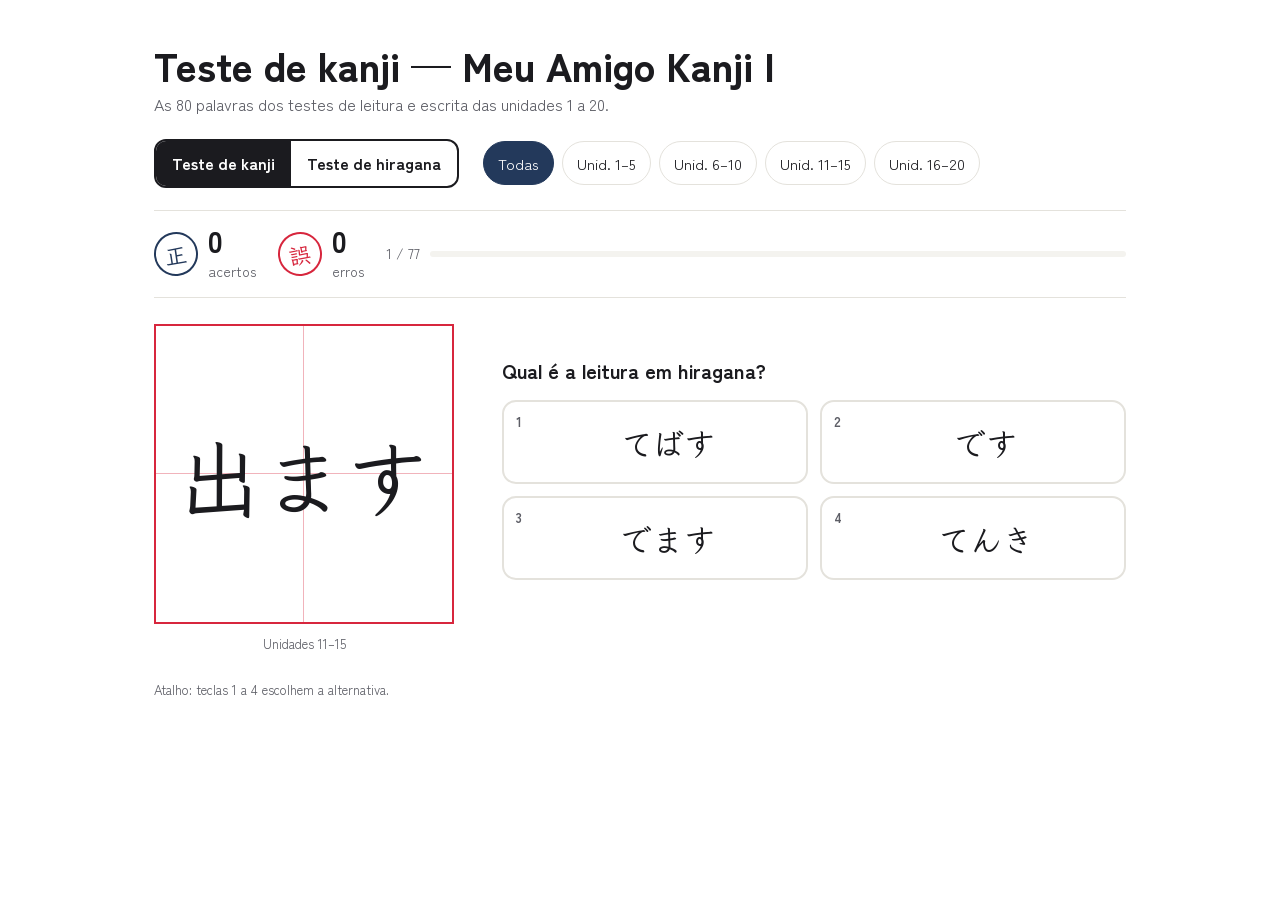
==== index.html @ e2ddf478 "first version" ====
<!DOCTYPE html>
<html lang="pt-BR">
<head>
<meta charset="utf-8">
<meta name="viewport" content="width=device-width, initial-scale=1">
<title>Teste Meu Amigo Kanji</title>
<link rel="preconnect" href="https://fonts.googleapis.com">
<link rel="preconnect" href="https://fonts.gstatic.com" crossorigin>
<link href="https://fonts.googleapis.com/css2?family=Klee+One:wght@400;600&family=Zen+Kaku+Gothic+New:wght@400;700;900&display=swap" rel="stylesheet">
<link rel="stylesheet" href="css/style.css">
</head>
<body>
<main class="band">
  <h1>Teste de kanji — Meu Amigo Kanji I</h1>
  <p class="sub">As 80 palavras dos testes de leitura e escrita das unidades 1 a 20.</p>

  <div class="controls">
    <div class="seg" role="group" aria-label="Tipo de teste">
      <button id="m-kanji" aria-pressed="true">Teste de kanji</button>
      <button id="m-kana" aria-pressed="false">Teste de hiragana</button>
    </div>
    <div class="chips" id="units" role="group" aria-label="Unidades"></div>
  </div>

  <div class="score">
    <div class="stamp ok"><i class="jp">正</i><div><b id="s-ok">0</b><br><span>acertos</span></div></div>
    <div class="stamp ng"><i class="jp">誤</i><div><b id="s-ng">0</b><br><span>erros</span></div></div>
    <div class="prog"><span id="s-pos">1 / 40</span><div class="bar"><div id="s-bar"></div></div></div>
  </div>

  <section class="quiz" id="quiz">
    <div class="cellwrap">
      <div class="cell"><span class="q jp" id="q"></span></div>
      <span class="unit" id="q-unit"></span>
    </div>
    <div>
      <p class="ask" id="ask"></p>
      <div class="opts" id="opts"></div>
      <div class="fb" id="fb" aria-live="polite"></div>
    </div>
  </section>

  <section class="end" id="end" hidden>
    <div class="big" id="e-pct"></div>
    <p id="e-txt"></p>
    <div class="actions">
      <button class="btn" id="e-again">Recomeçar</button>
      <button class="btn alt" id="e-miss">Treinar só os erros</button>
    </div>
    <ul class="miss" id="e-list"></ul>
  </section>

  <p class="hint">Atalho: teclas 1 a 4 escolhem a alternativa.</p>
</main>

<script src="js/data.js"></script>
<script src="js/options.js"></script>
<script src="js/app.js"></script>
</body>
</html>
---- css/style.css ----
/* VOICE: calm, focused drill, like a teacher's worksheet
   IDEA: genkō-yōshi practice sheet with hanko stamps for the score
   PICTURE: the question written large inside a 田-grid practice square
   COLOUR and TYPE: white paper, sumi ink, ai-indigo support, hanko red accent; Klee One (textbook hand) + Zen Kaku Gothic New
   LAYOUT: title, mode + unit controls, scoreboard, square beside four answers; stacks on phones */
:root{color-scheme:light dark;
--bg:light-dark(#ffffff,#121317);--ink:light-dark(#1b1b1f,#f1efe9);--mute:light-dark(#5d5e66,#a7a8b1);
--line:light-dark(#e4e2dc,#2c2e36);--red:light-dark(#d7263d,#ff5d70);--ind:light-dark(#23395b,#93b4ff);
--indbg:light-dark(#23395b,#2a4170);--card:light-dark(#ffffff,#181a20);--soft:light-dark(#f4f3ef,#1d1f26);
--cell:clamp(200px,34vw,300px)}
:root[data-theme=light]{color-scheme:light}:root[data-theme=dark]{color-scheme:dark}
*{box-sizing:border-box;min-width:0}
body{margin:0;background:var(--bg);color:var(--ink);font:16px/1.55 "Zen Kaku Gothic New","Hiragino Sans","Yu Gothic",system-ui,sans-serif;overflow-x:clip}
.band{padding:clamp(20px,3.5vw,44px) max(5vw,16px);max-width:1100px;margin:0 auto}
.jp{font-family:"Klee One","Hiragino Mincho ProN","Yu Mincho",serif;font-weight:600}
h1{font-size:clamp(28px,4vw,40px);line-height:1.05;margin:0 0 6px;text-wrap:balance;font-weight:900}
.sub{color:var(--mute);margin:0 0 22px}
.controls{display:flex;flex-wrap:wrap;gap:12px 24px;align-items:center;margin-bottom:22px}
.seg{display:flex;border:2px solid var(--ink);border-radius:12px;overflow:hidden}
.seg button{border:0;background:transparent;color:var(--ink);padding:10px 16px;min-height:44px;font:inherit;font-weight:700;cursor:pointer}
.seg button[aria-pressed=true]{background:var(--ink);color:var(--bg)}
.chips{display:flex;flex-wrap:wrap;gap:8px}
.chips button{border:1.5px solid var(--line);background:var(--card);color:var(--ink);border-radius:999px;padding:8px 14px;min-height:44px;font:inherit;font-size:15px;cursor:pointer}
.chips button[aria-pressed=true]{border-color:var(--ind);background:var(--indbg);color:#fff}
button:focus-visible{outline:3px solid var(--red);outline-offset:2px}
.score{display:flex;flex-wrap:wrap;align-items:center;gap:14px 22px;padding:14px 0;border-block:1px solid var(--line);margin-bottom:26px}
.stamp{display:flex;align-items:center;gap:10px}
.stamp i{font-style:normal;width:44px;height:44px;border-radius:50%;display:grid;place-items:center;font-size:22px;border:2.5px solid currentColor;transform:rotate(-8deg)}
.stamp.ok{color:var(--ind)}.stamp.ng{color:var(--red)}
.stamp b{font-size:30px;line-height:1;color:var(--ink);font-variant-numeric:tabular-nums}
.stamp span{font-size:14px;color:var(--mute)}
.prog{flex:1 1 180px;display:flex;align-items:center;gap:10px;color:var(--mute);font-size:14px;white-space:nowrap}
.bar{flex:1;height:6px;background:var(--soft);border-radius:3px;overflow:hidden}
.bar div{height:100%;background:var(--ink);width:0;transition:width .3s}
.quiz{display:grid;grid-template-columns:auto minmax(0,1fr);gap:clamp(20px,4vw,48px);align-items:center}
.cellwrap{display:grid;justify-items:center;gap:10px}
.cell{width:var(--cell);height:var(--cell);border:2px solid var(--red);position:relative;display:grid;place-items:center;background:var(--card);
background-image:linear-gradient(to right,transparent calc(50% - .5px),color-mix(in srgb,var(--red) 35%,transparent) calc(50% - .5px),color-mix(in srgb,var(--red) 35%,transparent) calc(50% + .5px),transparent calc(50% + .5px)),linear-gradient(to bottom,transparent calc(50% - .5px),color-mix(in srgb,var(--red) 35%,transparent) calc(50% - .5px),color-mix(in srgb,var(--red) 35%,transparent) calc(50% + .5px),transparent calc(50% + .5px))}
.cell .q{line-height:1;white-space:nowrap;position:relative}
.unit{font-size:13px;color:var(--mute)}
.ask{font-size:20px;font-weight:700;margin:0 0 14px}
.opts{display:grid;grid-template-columns:repeat(2,minmax(0,1fr));gap:12px}
.opt{position:relative;border:2px solid var(--line);background:var(--card);color:var(--ink);border-radius:14px;min-height:84px;padding:12px 14px 12px 40px;font-size:clamp(24px,3vw,32px);cursor:pointer;text-align:center;transition:border-color .15s,transform .15s}
.opt:hover:not(:disabled){border-color:var(--ink);transform:translateY(-2px)}
.opt small{position:absolute;left:12px;top:10px;font:700 13px "Zen Kaku Gothic New",sans-serif;color:var(--mute)}
.opt:disabled{cursor:default}
.opt.right{background:var(--indbg);border-color:var(--indbg);color:#fff}.opt.right small{color:#fff}
.opt.wrong{border-color:var(--red);color:var(--red);text-decoration:line-through 2px}
.fb{min-height:30px;margin-top:14px;font-weight:700}
.fb.ok{color:var(--ind)}.fb.ng{color:var(--red)}
.end{text-align:center;padding:10px 0 30px}
.end .big{font-size:clamp(56px,10vw,96px);font-weight:900;line-height:1}
.end p{color:var(--mute)}
.actions{display:flex;flex-wrap:wrap;gap:12px;justify-content:center;margin:20px 0}
.btn{border:2px solid var(--ink);background:var(--ink);color:var(--bg);border-radius:12px;padding:10px 20px;min-height:44px;font:inherit;font-weight:700;cursor:pointer}
.btn.alt{background:transparent;color:var(--ink)}
.miss{display:flex;flex-wrap:wrap;gap:10px;justify-content:center;list-style:none;padding:0;margin:16px auto 0;max-width:760px}
.miss li{border:1.5px solid var(--line);border-radius:10px;padding:8px 14px;font-size:22px}
.miss li span{font-size:16px;color:var(--mute);margin-left:8px}
.hint{font-size:13px;color:var(--mute);margin-top:26px}
[hidden]{display:none!important}
@media(max-width:700px){.quiz{grid-template-columns:minmax(0,1fr)}:root{--cell:clamp(180px,62vw,260px)}.ask{text-align:center}}
@media(max-width:380px){.opt{min-height:72px;padding-left:30px}.opt small{left:9px}}
@media(prefers-reduced-motion:reduce){*{transition:none!important}}
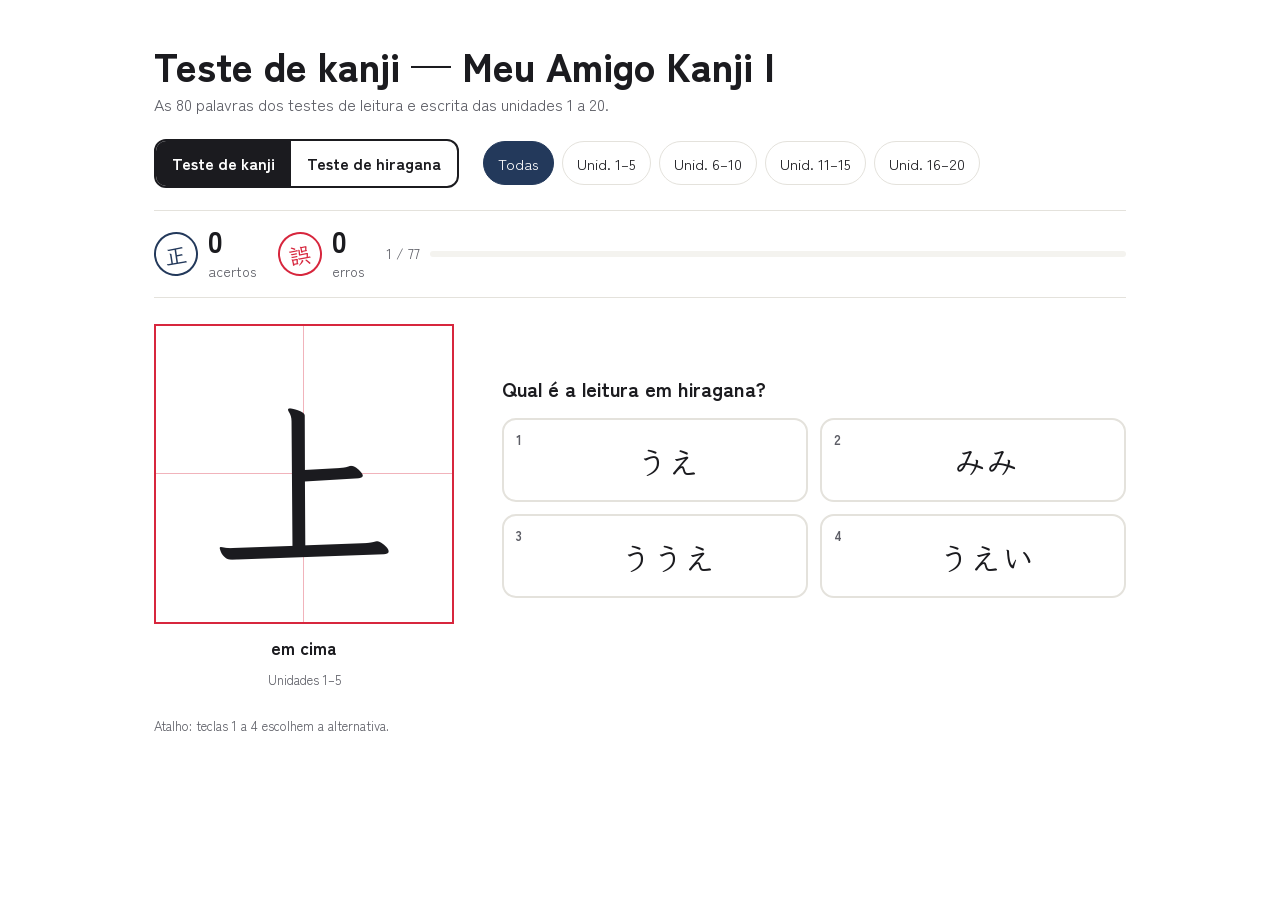
==== commit a37e0c9c: "add kanji translation to portuguese, add min files" ====
--- a/index.html
+++ b/index.html
@@ -1,60 +1 @@
-<!DOCTYPE html>
-<html lang="pt-BR">
-<head>
-<meta charset="utf-8">
-<meta name="viewport" content="width=device-width, initial-scale=1">
-<title>Teste Meu Amigo Kanji</title>
-<link rel="preconnect" href="https://fonts.googleapis.com">
-<link rel="preconnect" href="https://fonts.gstatic.com" crossorigin>
-<link href="https://fonts.googleapis.com/css2?family=Klee+One:wght@400;600&family=Zen+Kaku+Gothic+New:wght@400;700;900&display=swap" rel="stylesheet">
-<link rel="stylesheet" href="css/style.css">
-</head>
-<body>
-<main class="band">
-  <h1>Teste de kanji — Meu Amigo Kanji I</h1>
-  <p class="sub">As 80 palavras dos testes de leitura e escrita das unidades 1 a 20.</p>
-
-  <div class="controls">
-    <div class="seg" role="group" aria-label="Tipo de teste">
-      <button id="m-kanji" aria-pressed="true">Teste de kanji</button>
-      <button id="m-kana" aria-pressed="false">Teste de hiragana</button>
-    </div>
-    <div class="chips" id="units" role="group" aria-label="Unidades"></div>
-  </div>
-
-  <div class="score">
-    <div class="stamp ok"><i class="jp">正</i><div><b id="s-ok">0</b><br><span>acertos</span></div></div>
-    <div class="stamp ng"><i class="jp">誤</i><div><b id="s-ng">0</b><br><span>erros</span></div></div>
-    <div class="prog"><span id="s-pos">1 / 40</span><div class="bar"><div id="s-bar"></div></div></div>
-  </div>
-
-  <section class="quiz" id="quiz">
-    <div class="cellwrap">
-      <div class="cell"><span class="q jp" id="q"></span></div>
-      <span class="unit" id="q-unit"></span>
-    </div>
-    <div>
-      <p class="ask" id="ask"></p>
-      <div class="opts" id="opts"></div>
-      <div class="fb" id="fb" aria-live="polite"></div>
-    </div>
-  </section>
-
-  <section class="end" id="end" hidden>
-    <div class="big" id="e-pct"></div>
-    <p id="e-txt"></p>
-    <div class="actions">
-      <button class="btn" id="e-again">Recomeçar</button>
-      <button class="btn alt" id="e-miss">Treinar só os erros</button>
-    </div>
-    <ul class="miss" id="e-list"></ul>
-  </section>
-
-  <p class="hint">Atalho: teclas 1 a 4 escolhem a alternativa.</p>
-</main>
-
-<script src="js/data.js"></script>
-<script src="js/options.js"></script>
-<script src="js/app.js"></script>
-</body>
-</html>
+<!DOCTYPE html><html lang="pt-BR"><head><meta charset="utf-8"><meta name="viewport" content="width=device-width,initial-scale=1"><title>Teste Meu Amigo Kanji</title><link rel="preconnect" href="https://fonts.googleapis.com"><link rel="preconnect" href="https://fonts.gstatic.com" crossorigin><link href="https://fonts.googleapis.com/css2?family=Klee+One:wght@400;600&family=Zen+Kaku+Gothic+New:wght@400;700;900&display=swap" rel="stylesheet"><link rel="stylesheet" href="css/style.min.css"></head><body><main class="band"><h1>Teste de kanji — Meu Amigo Kanji I</h1><p class="sub">As 80 palavras dos testes de leitura e escrita das unidades 1 a 20.</p><div class="controls"><div class="seg" role="group" aria-label="Tipo de teste"><button id="m-kanji" aria-pressed="true">Teste de kanji</button> <button id="m-kana" aria-pressed="false">Teste de hiragana</button></div><div class="chips" id="units" role="group" aria-label="Unidades"></div></div><div class="score"><div class="stamp ok"><i class="jp">正</i><div><b id="s-ok">0</b><br><span>acertos</span></div></div><div class="stamp ng"><i class="jp">誤</i><div><b id="s-ng">0</b><br><span>erros</span></div></div><div class="prog"><span id="s-pos">1 / 40</span><div class="bar"><div id="s-bar"></div></div></div></div><section class="quiz" id="quiz"><div class="cellwrap"><div class="cell"><span class="q jp" id="q"></span></div><span class="mean q-mean" id="q-mean"></span> <span class="unit" id="q-unit"></span></div><div><p class="ask" id="ask"></p><div class="opts" id="opts"></div><div class="fb" id="fb" aria-live="polite"></div></div></section><section class="end" id="end" hidden><div class="big" id="e-pct"></div><p id="e-txt"></p><div class="actions"><button class="btn" id="e-again">Recomeçar</button> <button class="btn alt" id="e-miss">Treinar só os erros</button></div><ul class="miss" id="e-list"></ul></section><p class="hint">Atalho: teclas 1 a 4 escolhem a alternativa.</p></main><script src="js/kanji.min.js"></script></body></html>
--- a/css/style.min.css
+++ b/css/style.min.css
@@ -0,0 +1 @@
+:root{color-scheme:light dark;--bg:light-dark(#ffffff,#121317);--ink:light-dark(#1b1b1f,#f1efe9);--mute:light-dark(#5d5e66,#a7a8b1);--line:light-dark(#e4e2dc,#2c2e36);--red:light-dark(#d7263d,#ff5d70);--ind:light-dark(#23395b,#93b4ff);--indbg:light-dark(#23395b,#2a4170);--card:light-dark(#ffffff,#181a20);--soft:light-dark(#f4f3ef,#1d1f26);--cell:clamp(200px,34vw,300px)}:root[data-theme=light]{color-scheme:light}:root[data-theme=dark]{color-scheme:dark}*{box-sizing:border-box;min-width:0}body{margin:0;background:var(--bg);color:var(--ink);font:16px/1.55 "Zen Kaku Gothic New","Hiragino Sans","Yu Gothic",system-ui,sans-serif;overflow-x:clip}.band{padding:clamp(20px,3.5vw,44px) max(5vw,16px);max-width:1100px;margin:0 auto}.jp{font-family:"Klee One","Hiragino Mincho ProN","Yu Mincho",serif;font-weight:600}h1{font-size:clamp(28px,4vw,40px);line-height:1.05;margin:0 0 6px;text-wrap:balance;font-weight:900}.sub{color:var(--mute);margin:0 0 22px}.controls{display:flex;flex-wrap:wrap;gap:12px 24px;align-items:center;margin-bottom:22px}.seg{display:flex;border:2px solid var(--ink);border-radius:12px;overflow:hidden}.seg button{border:0;background:0 0;color:var(--ink);padding:10px 16px;min-height:44px;font:inherit;font-weight:700;cursor:pointer}.seg button[aria-pressed=true]{background:var(--ink);color:var(--bg)}.chips{display:flex;flex-wrap:wrap;gap:8px}.chips button{border:1.5px solid var(--line);background:var(--card);color:var(--ink);border-radius:999px;padding:8px 14px;min-height:44px;font:inherit;font-size:15px;cursor:pointer}.chips button[aria-pressed=true]{border-color:var(--ind);background:var(--indbg);color:#fff}button:focus-visible{outline:3px solid var(--red);outline-offset:2px}.score{display:flex;flex-wrap:wrap;align-items:center;gap:14px 22px;padding:14px 0;border-block:1px solid var(--line);margin-bottom:26px}.stamp{display:flex;align-items:center;gap:10px}.stamp i{font-style:normal;width:44px;height:44px;border-radius:50%;display:grid;place-items:center;font-size:22px;border:2.5px solid currentColor;transform:rotate(-8deg)}.stamp.ok{color:var(--ind)}.stamp.ng{color:var(--red)}.stamp b{font-size:30px;line-height:1;color:var(--ink);font-variant-numeric:tabular-nums}.stamp span{font-size:14px;color:var(--mute)}.prog{flex:1 1 180px;display:flex;align-items:center;gap:10px;color:var(--mute);font-size:14px;white-space:nowrap}.bar{flex:1;height:6px;background:var(--soft);border-radius:3px;overflow:hidden}.bar div{height:100%;background:var(--ink);width:0;transition:width .3s}.quiz{display:grid;grid-template-columns:auto minmax(0,1fr);gap:clamp(20px,4vw,48px);align-items:center}.cellwrap{display:grid;justify-items:center;gap:10px}.cell{width:var(--cell);height:var(--cell);border:2px solid var(--red);position:relative;display:grid;place-items:center;background:var(--card);background-image:linear-gradient(to right,transparent calc(50% - .5px),color-mix(in srgb,var(--red) 35%,transparent) calc(50% - .5px),color-mix(in srgb,var(--red) 35%,transparent) calc(50% + .5px),transparent calc(50% + .5px)),linear-gradient(to bottom,transparent calc(50% - .5px),color-mix(in srgb,var(--red) 35%,transparent) calc(50% - .5px),color-mix(in srgb,var(--red) 35%,transparent) calc(50% + .5px),transparent calc(50% + .5px))}.cell .q{line-height:1;white-space:nowrap;position:relative}.unit{font-size:13px;color:var(--mute)}.mean{display:block;font:400 14px "Zen Kaku Gothic New",sans-serif;color:var(--mute);margin-top:4px}.q-mean{font-size:18px;font-weight:700;color:var(--ink);margin:0;text-align:center}.q-mean:empty{display:none}.opt.right .mean{color:#fff}.opt.wrong .mean{color:var(--red)}.ask{font-size:20px;font-weight:700;margin:0 0 14px}.opts{display:grid;grid-template-columns:repeat(2,minmax(0,1fr));gap:12px}.opt{position:relative;border:2px solid var(--line);background:var(--card);color:var(--ink);border-radius:14px;min-height:84px;padding:12px 14px 12px 40px;font-size:clamp(24px,3vw,32px);cursor:pointer;text-align:center;transition:border-color .15s,transform .15s}.opt:hover:not(:disabled){border-color:var(--ink);transform:translateY(-2px)}.opt small{position:absolute;left:12px;top:10px;font:700 13px "Zen Kaku Gothic New",sans-serif;color:var(--mute)}.opt:disabled{cursor:default}.opt.right{background:var(--indbg);border-color:var(--indbg);color:#fff}.opt.right small{color:#fff}.opt.wrong{border-color:var(--red);color:var(--red);text-decoration:line-through 2px}.fb{min-height:30px;margin-top:14px;font-weight:700}.fb.ok{color:var(--ind)}.fb.ng{color:var(--red)}.end{text-align:center;padding:10px 0 30px}.end .big{font-size:clamp(56px,10vw,96px);font-weight:900;line-height:1}.end p{color:var(--mute)}.actions{display:flex;flex-wrap:wrap;gap:12px;justify-content:center;margin:20px 0}.btn{border:2px solid var(--ink);background:var(--ink);color:var(--bg);border-radius:12px;padding:10px 20px;min-height:44px;font:inherit;font-weight:700;cursor:pointer}.btn.alt{background:0 0;color:var(--ink)}.miss{display:flex;flex-wrap:wrap;gap:10px;justify-content:center;list-style:none;padding:0;margin:16px auto 0;max-width:760px}.miss li{border:1.5px solid var(--line);border-radius:10px;padding:8px 14px;font-size:22px}.miss li span{font-size:16px;color:var(--mute);margin-left:8px}.miss li .mean{font-style:normal;font-size:13px;margin-top:2px}.hint{font-size:13px;color:var(--mute);margin-top:26px}[hidden]{display:none!important}@media(max-width:700px){.quiz{grid-template-columns:minmax(0,1fr)}:root{--cell:clamp(180px,62vw,260px)}.ask{text-align:center}}@media(max-width:380px){.opt{min-height:72px;padding-left:30px}.opt small{left:9px}}@media(prefers-reduced-motion:reduce){*{transition:none!important}}
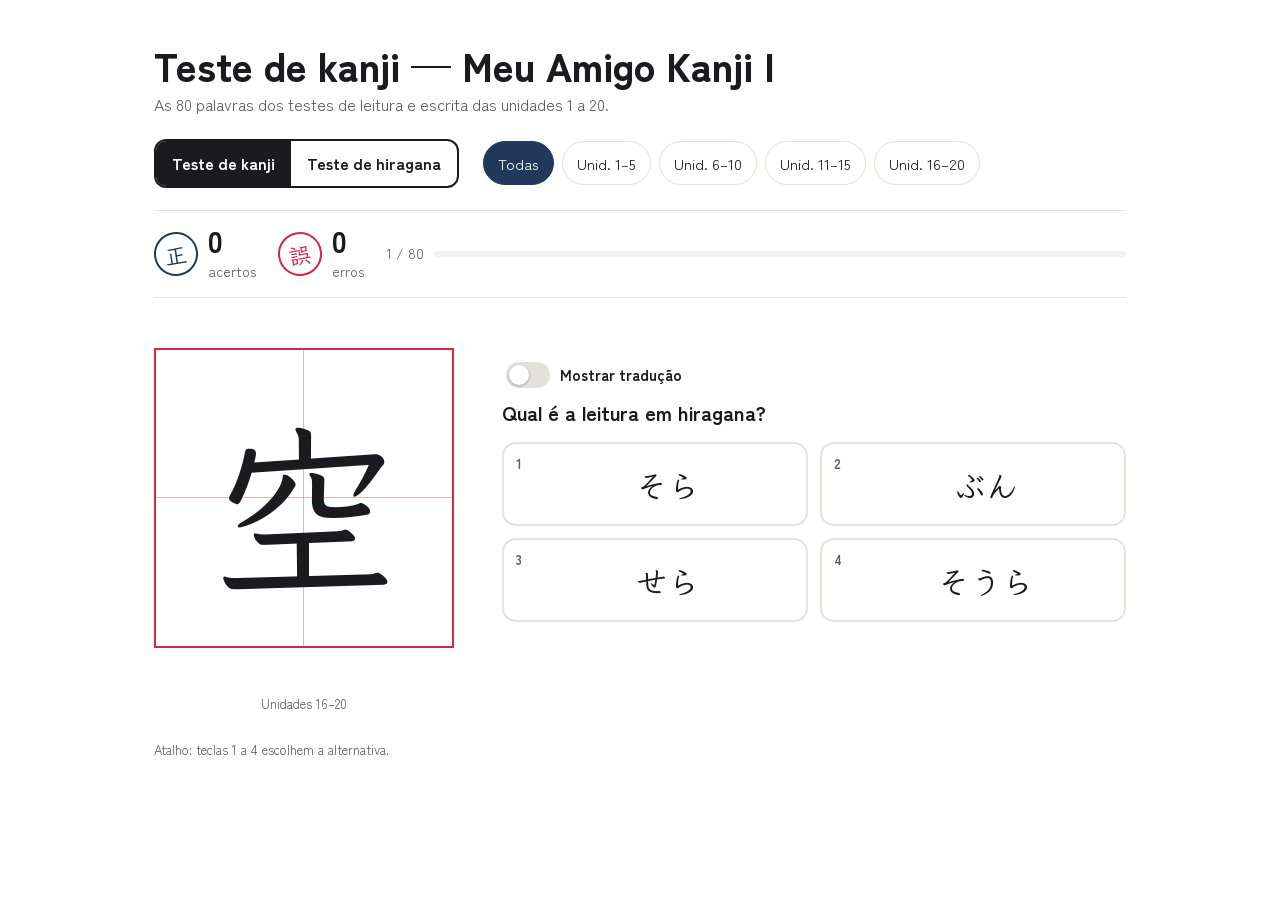
==== commit ac37a5de: "add translate button" ====
--- a/index.html
+++ b/index.html
@@ -1 +1 @@
-<!DOCTYPE html><html lang="pt-BR"><head><meta charset="utf-8"><meta name="viewport" content="width=device-width,initial-scale=1"><title>Teste Meu Amigo Kanji</title><link rel="preconnect" href="https://fonts.googleapis.com"><link rel="preconnect" href="https://fonts.gstatic.com" crossorigin><link href="https://fonts.googleapis.com/css2?family=Klee+One:wght@400;600&family=Zen+Kaku+Gothic+New:wght@400;700;900&display=swap" rel="stylesheet"><link rel="stylesheet" href="css/style.min.css"></head><body><main class="band"><h1>Teste de kanji — Meu Amigo Kanji I</h1><p class="sub">As 80 palavras dos testes de leitura e escrita das unidades 1 a 20.</p><div class="controls"><div class="seg" role="group" aria-label="Tipo de teste"><button id="m-kanji" aria-pressed="true">Teste de kanji</button> <button id="m-kana" aria-pressed="false">Teste de hiragana</button></div><div class="chips" id="units" role="group" aria-label="Unidades"></div></div><div class="score"><div class="stamp ok"><i class="jp">正</i><div><b id="s-ok">0</b><br><span>acertos</span></div></div><div class="stamp ng"><i class="jp">誤</i><div><b id="s-ng">0</b><br><span>erros</span></div></div><div class="prog"><span id="s-pos">1 / 40</span><div class="bar"><div id="s-bar"></div></div></div></div><section class="quiz" id="quiz"><div class="cellwrap"><div class="cell"><span class="q jp" id="q"></span></div><span class="mean q-mean" id="q-mean"></span> <span class="unit" id="q-unit"></span></div><div><p class="ask" id="ask"></p><div class="opts" id="opts"></div><div class="fb" id="fb" aria-live="polite"></div></div></section><section class="end" id="end" hidden><div class="big" id="e-pct"></div><p id="e-txt"></p><div class="actions"><button class="btn" id="e-again">Recomeçar</button> <button class="btn alt" id="e-miss">Treinar só os erros</button></div><ul class="miss" id="e-list"></ul></section><p class="hint">Atalho: teclas 1 a 4 escolhem a alternativa.</p></main><script src="js/kanji.min.js"></script></body></html>+<!DOCTYPE html><html lang="pt-BR"><head><meta charset="utf-8"><meta name="viewport" content="width=device-width,initial-scale=1"><title>Teste Meu Amigo Kanji</title><link rel="preconnect" href="https://fonts.googleapis.com"><link rel="preconnect" href="https://fonts.gstatic.com" crossorigin><link href="https://fonts.googleapis.com/css2?family=Klee+One:wght@400;600&family=Zen+Kaku+Gothic+New:wght@400;700;900&display=swap" rel="stylesheet"><link rel="stylesheet" href="css/style.min.css"></head><body><main class="band"><h1>Teste de kanji — Meu Amigo Kanji I</h1><p class="sub">As 80 palavras dos testes de leitura e escrita das unidades 1 a 20.</p><div class="controls"><div class="seg" role="group" aria-label="Tipo de teste"><button id="m-kanji" aria-pressed="true">Teste de kanji</button> <button id="m-kana" aria-pressed="false">Teste de hiragana</button></div><div class="chips" id="units" role="group" aria-label="Unidades"></div></div><div class="score"><div class="stamp ok"><i class="jp">正</i><div><b id="s-ok">0</b><br><span>acertos</span></div></div><div class="stamp ng"><i class="jp">誤</i><div><b id="s-ng">0</b><br><span>erros</span></div></div><div class="prog"><span id="s-pos">1 / 40</span><div class="bar"><div id="s-bar"></div></div></div></div><section class="quiz" id="quiz"><div class="cellwrap"><div class="cell"><span class="q jp" id="q"></span></div><span class="mean q-mean" id="q-mean"></span> <span class="unit" id="q-unit"></span></div><div class="side"><button class="switch" id="t-mean" role="switch" aria-checked="false"><span class="track" aria-hidden="true"></span>Mostrar tradução</button><p class="ask" id="ask"></p><div class="opts" id="opts"></div><div class="fb" id="fb" aria-live="polite"></div></div></section><section class="end" id="end" hidden><div class="big" id="e-pct"></div><p id="e-txt"></p><div class="actions"><button class="btn" id="e-again">Recomeçar</button> <button class="btn alt" id="e-miss">Treinar só os erros</button></div><ul class="miss" id="e-list"></ul></section><p class="hint">Atalho: teclas 1 a 4 escolhem a alternativa.</p></main><script src="js/kanji.min.js"></script></body></html>
--- a/css/style.min.css
+++ b/css/style.min.css
@@ -1 +1 @@
-:root{color-scheme:light dark;--bg:light-dark(#ffffff,#121317);--ink:light-dark(#1b1b1f,#f1efe9);--mute:light-dark(#5d5e66,#a7a8b1);--line:light-dark(#e4e2dc,#2c2e36);--red:light-dark(#d7263d,#ff5d70);--ind:light-dark(#23395b,#93b4ff);--indbg:light-dark(#23395b,#2a4170);--card:light-dark(#ffffff,#181a20);--soft:light-dark(#f4f3ef,#1d1f26);--cell:clamp(200px,34vw,300px)}:root[data-theme=light]{color-scheme:light}:root[data-theme=dark]{color-scheme:dark}*{box-sizing:border-box;min-width:0}body{margin:0;background:var(--bg);color:var(--ink);font:16px/1.55 "Zen Kaku Gothic New","Hiragino Sans","Yu Gothic",system-ui,sans-serif;overflow-x:clip}.band{padding:clamp(20px,3.5vw,44px) max(5vw,16px);max-width:1100px;margin:0 auto}.jp{font-family:"Klee One","Hiragino Mincho ProN","Yu Mincho",serif;font-weight:600}h1{font-size:clamp(28px,4vw,40px);line-height:1.05;margin:0 0 6px;text-wrap:balance;font-weight:900}.sub{color:var(--mute);margin:0 0 22px}.controls{display:flex;flex-wrap:wrap;gap:12px 24px;align-items:center;margin-bottom:22px}.seg{display:flex;border:2px solid var(--ink);border-radius:12px;overflow:hidden}.seg button{border:0;background:0 0;color:var(--ink);padding:10px 16px;min-height:44px;font:inherit;font-weight:700;cursor:pointer}.seg button[aria-pressed=true]{background:var(--ink);color:var(--bg)}.chips{display:flex;flex-wrap:wrap;gap:8px}.chips button{border:1.5px solid var(--line);background:var(--card);color:var(--ink);border-radius:999px;padding:8px 14px;min-height:44px;font:inherit;font-size:15px;cursor:pointer}.chips button[aria-pressed=true]{border-color:var(--ind);background:var(--indbg);color:#fff}button:focus-visible{outline:3px solid var(--red);outline-offset:2px}.score{display:flex;flex-wrap:wrap;align-items:center;gap:14px 22px;padding:14px 0;border-block:1px solid var(--line);margin-bottom:26px}.stamp{display:flex;align-items:center;gap:10px}.stamp i{font-style:normal;width:44px;height:44px;border-radius:50%;display:grid;place-items:center;font-size:22px;border:2.5px solid currentColor;transform:rotate(-8deg)}.stamp.ok{color:var(--ind)}.stamp.ng{color:var(--red)}.stamp b{font-size:30px;line-height:1;color:var(--ink);font-variant-numeric:tabular-nums}.stamp span{font-size:14px;color:var(--mute)}.prog{flex:1 1 180px;display:flex;align-items:center;gap:10px;color:var(--mute);font-size:14px;white-space:nowrap}.bar{flex:1;height:6px;background:var(--soft);border-radius:3px;overflow:hidden}.bar div{height:100%;background:var(--ink);width:0;transition:width .3s}.quiz{display:grid;grid-template-columns:auto minmax(0,1fr);gap:clamp(20px,4vw,48px);align-items:center}.cellwrap{display:grid;justify-items:center;gap:10px}.cell{width:var(--cell);height:var(--cell);border:2px solid var(--red);position:relative;display:grid;place-items:center;background:var(--card);background-image:linear-gradient(to right,transparent calc(50% - .5px),color-mix(in srgb,var(--red) 35%,transparent) calc(50% - .5px),color-mix(in srgb,var(--red) 35%,transparent) calc(50% + .5px),transparent calc(50% + .5px)),linear-gradient(to bottom,transparent calc(50% - .5px),color-mix(in srgb,var(--red) 35%,transparent) calc(50% - .5px),color-mix(in srgb,var(--red) 35%,transparent) calc(50% + .5px),transparent calc(50% + .5px))}.cell .q{line-height:1;white-space:nowrap;position:relative}.unit{font-size:13px;color:var(--mute)}.mean{display:block;font:400 14px "Zen Kaku Gothic New",sans-serif;color:var(--mute);margin-top:4px}.q-mean{font-size:18px;font-weight:700;color:var(--ink);margin:0;text-align:center}.q-mean:empty{display:none}.opt.right .mean{color:#fff}.opt.wrong .mean{color:var(--red)}.ask{font-size:20px;font-weight:700;margin:0 0 14px}.opts{display:grid;grid-template-columns:repeat(2,minmax(0,1fr));gap:12px}.opt{position:relative;border:2px solid var(--line);background:var(--card);color:var(--ink);border-radius:14px;min-height:84px;padding:12px 14px 12px 40px;font-size:clamp(24px,3vw,32px);cursor:pointer;text-align:center;transition:border-color .15s,transform .15s}.opt:hover:not(:disabled){border-color:var(--ink);transform:translateY(-2px)}.opt small{position:absolute;left:12px;top:10px;font:700 13px "Zen Kaku Gothic New",sans-serif;color:var(--mute)}.opt:disabled{cursor:default}.opt.right{background:var(--indbg);border-color:var(--indbg);color:#fff}.opt.right small{color:#fff}.opt.wrong{border-color:var(--red);color:var(--red);text-decoration:line-through 2px}.fb{min-height:30px;margin-top:14px;font-weight:700}.fb.ok{color:var(--ind)}.fb.ng{color:var(--red)}.end{text-align:center;padding:10px 0 30px}.end .big{font-size:clamp(56px,10vw,96px);font-weight:900;line-height:1}.end p{color:var(--mute)}.actions{display:flex;flex-wrap:wrap;gap:12px;justify-content:center;margin:20px 0}.btn{border:2px solid var(--ink);background:var(--ink);color:var(--bg);border-radius:12px;padding:10px 20px;min-height:44px;font:inherit;font-weight:700;cursor:pointer}.btn.alt{background:0 0;color:var(--ink)}.miss{display:flex;flex-wrap:wrap;gap:10px;justify-content:center;list-style:none;padding:0;margin:16px auto 0;max-width:760px}.miss li{border:1.5px solid var(--line);border-radius:10px;padding:8px 14px;font-size:22px}.miss li span{font-size:16px;color:var(--mute);margin-left:8px}.miss li .mean{font-style:normal;font-size:13px;margin-top:2px}.hint{font-size:13px;color:var(--mute);margin-top:26px}[hidden]{display:none!important}@media(max-width:700px){.quiz{grid-template-columns:minmax(0,1fr)}:root{--cell:clamp(180px,62vw,260px)}.ask{text-align:center}}@media(max-width:380px){.opt{min-height:72px;padding-left:30px}.opt small{left:9px}}@media(prefers-reduced-motion:reduce){*{transition:none!important}}+:root{color-scheme:light dark;--bg:light-dark(#ffffff,#121317);--ink:light-dark(#1b1b1f,#f1efe9);--mute:light-dark(#5d5e66,#a7a8b1);--line:light-dark(#e4e2dc,#2c2e36);--red:light-dark(#d7263d,#ff5d70);--ind:light-dark(#23395b,#93b4ff);--indbg:light-dark(#23395b,#2a4170);--card:light-dark(#ffffff,#181a20);--soft:light-dark(#f4f3ef,#1d1f26);--cell:clamp(200px,34vw,300px)}:root[data-theme=light]{color-scheme:light}:root[data-theme=dark]{color-scheme:dark}*{box-sizing:border-box;min-width:0}body{margin:0;background:var(--bg);color:var(--ink);font:16px/1.55 "Zen Kaku Gothic New","Hiragino Sans","Yu Gothic",system-ui,sans-serif;overflow-x:clip}.band{padding:clamp(20px,3.5vw,44px) max(5vw,16px);max-width:1100px;margin:0 auto}.jp{font-family:"Klee One","Hiragino Mincho ProN","Yu Mincho",serif;font-weight:600}h1{font-size:clamp(28px,4vw,40px);line-height:1.05;margin:0 0 6px;text-wrap:balance;font-weight:900}.sub{color:var(--mute);margin:0 0 22px}.controls{display:flex;flex-wrap:wrap;gap:12px 24px;align-items:center;margin-bottom:22px}.seg{display:flex;border:2px solid var(--ink);border-radius:12px;overflow:hidden}.seg button{border:0;background:0 0;color:var(--ink);padding:10px 16px;min-height:44px;font:inherit;font-weight:700;cursor:pointer}.seg button[aria-pressed=true]{background:var(--ink);color:var(--bg)}.chips{display:flex;flex-wrap:wrap;gap:8px}.chips button{border:1.5px solid var(--line);background:var(--card);color:var(--ink);border-radius:999px;padding:8px 14px;min-height:44px;font:inherit;font-size:15px;cursor:pointer}.chips button[aria-pressed=true]{border-color:var(--ind);background:var(--indbg);color:#fff}.side{position:relative}.switch{position:absolute;bottom:calc(100% + 6px);left:0;display:inline-flex;align-items:center;gap:10px;border:0;background:0 0;color:var(--ink);font:inherit;font-size:15px;font-weight:700;min-height:32px;padding:0 4px;cursor:pointer}.switch .track{position:relative;width:44px;height:26px;border-radius:13px;background:var(--line);transition:background .2s;flex:none}.switch .track::after{content:"";position:absolute;top:3px;left:3px;width:20px;height:20px;border-radius:50%;background:var(--card);box-shadow:0 1px 3px rgb(0 0 0/.3);transition:transform .2s}.switch[aria-checked=true] .track{background:var(--indbg)}.switch[aria-checked=true] .track::after{transform:translateX(18px)}body:not(.show-mean) .mean{visibility:hidden}button:focus-visible{outline:3px solid var(--red);outline-offset:2px}.score{display:flex;flex-wrap:wrap;align-items:center;gap:14px 22px;padding:14px 0;border-block:1px solid var(--line);margin-bottom:26px}.stamp{display:flex;align-items:center;gap:10px}.stamp i{font-style:normal;width:44px;height:44px;border-radius:50%;display:grid;place-items:center;font-size:22px;border:2.5px solid currentColor;transform:rotate(-8deg)}.stamp.ok{color:var(--ind)}.stamp.ng{color:var(--red)}.stamp b{font-size:30px;line-height:1;color:var(--ink);font-variant-numeric:tabular-nums}.stamp span{font-size:14px;color:var(--mute)}.prog{flex:1 1 180px;display:flex;align-items:center;gap:10px;color:var(--mute);font-size:14px;white-space:nowrap}.bar{flex:1;height:6px;background:var(--soft);border-radius:3px;overflow:hidden}.bar div{height:100%;background:var(--ink);width:0;transition:width .3s}.quiz{padding-top:24px;display:grid;grid-template-columns:auto minmax(0,1fr);gap:clamp(20px,4vw,48px);align-items:center}.cellwrap{display:grid;justify-items:center;gap:10px}.cell{width:var(--cell);height:var(--cell);border:2px solid var(--red);position:relative;display:grid;place-items:center;background:var(--card);background-image:linear-gradient(to right,transparent calc(50% - .5px),color-mix(in srgb,var(--red) 35%,transparent) calc(50% - .5px),color-mix(in srgb,var(--red) 35%,transparent) calc(50% + .5px),transparent calc(50% + .5px)),linear-gradient(to bottom,transparent calc(50% - .5px),color-mix(in srgb,var(--red) 35%,transparent) calc(50% - .5px),color-mix(in srgb,var(--red) 35%,transparent) calc(50% + .5px),transparent calc(50% + .5px))}.cell .q{line-height:1;white-space:nowrap;position:relative}.unit{font-size:13px;color:var(--mute)}.mean{display:block;font:400 14px "Zen Kaku Gothic New",sans-serif;color:var(--mute);margin-top:4px}.q-mean{font-size:18px;font-weight:700;color:var(--ink);margin:0;text-align:center}.q-mean:empty{display:none}.opt.right .mean{color:#fff}.fb .fbm{display:inline;font:inherit;color:inherit;margin:0}.opt.wrong .mean{color:var(--red)}.ask{font-size:20px;font-weight:700;margin:0 0 14px}.opts{display:grid;grid-template-columns:repeat(2,minmax(0,1fr));gap:12px}.opt{position:relative;border:2px solid var(--line);background:var(--card);color:var(--ink);border-radius:14px;min-height:84px;padding:12px 14px 12px 40px;font-size:clamp(24px,3vw,32px);cursor:pointer;text-align:center;transition:border-color .15s,transform .15s}.opt:hover:not(:disabled){border-color:var(--ink);transform:translateY(-2px)}.opt small{position:absolute;left:12px;top:10px;font:700 13px "Zen Kaku Gothic New",sans-serif;color:var(--mute)}.opt:disabled{cursor:default}.opt.right{background:var(--indbg);border-color:var(--indbg);color:#fff}.opt.right small{color:#fff}.opt.wrong{border-color:var(--red);color:var(--red);text-decoration:line-through 2px}.fb{min-height:30px;margin-top:14px;font-weight:700}.fb.ok{color:var(--ind)}.fb.ng{color:var(--red)}.end{text-align:center;padding:10px 0 30px}.end .big{font-size:clamp(56px,10vw,96px);font-weight:900;line-height:1}.end p{color:var(--mute)}.actions{display:flex;flex-wrap:wrap;gap:12px;justify-content:center;margin:20px 0}.btn{border:2px solid var(--ink);background:var(--ink);color:var(--bg);border-radius:12px;padding:10px 20px;min-height:44px;font:inherit;font-weight:700;cursor:pointer}.btn.alt{background:0 0;color:var(--ink)}.miss{display:flex;flex-wrap:wrap;gap:10px;justify-content:center;list-style:none;padding:0;margin:16px auto 0;max-width:760px}.miss li{border:1.5px solid var(--line);border-radius:10px;padding:8px 14px;font-size:22px}.miss li span{font-size:16px;color:var(--mute);margin-left:8px}.miss li .mean{font-style:normal;font-size:13px;margin-top:2px}.hint{font-size:13px;color:var(--mute);margin-top:26px}[hidden]{display:none!important}@media(max-width:700px){.quiz{padding-top:0;grid-template-columns:minmax(0,1fr)}:root{--cell:clamp(180px,62vw,260px)}.ask{text-align:center}.switch{position:static;display:flex;margin:0 auto 8px}}@media(max-width:380px){.opt{min-height:72px;padding-left:30px}.opt small{left:9px}}@media(prefers-reduced-motion:reduce){*{transition:none!important}}
